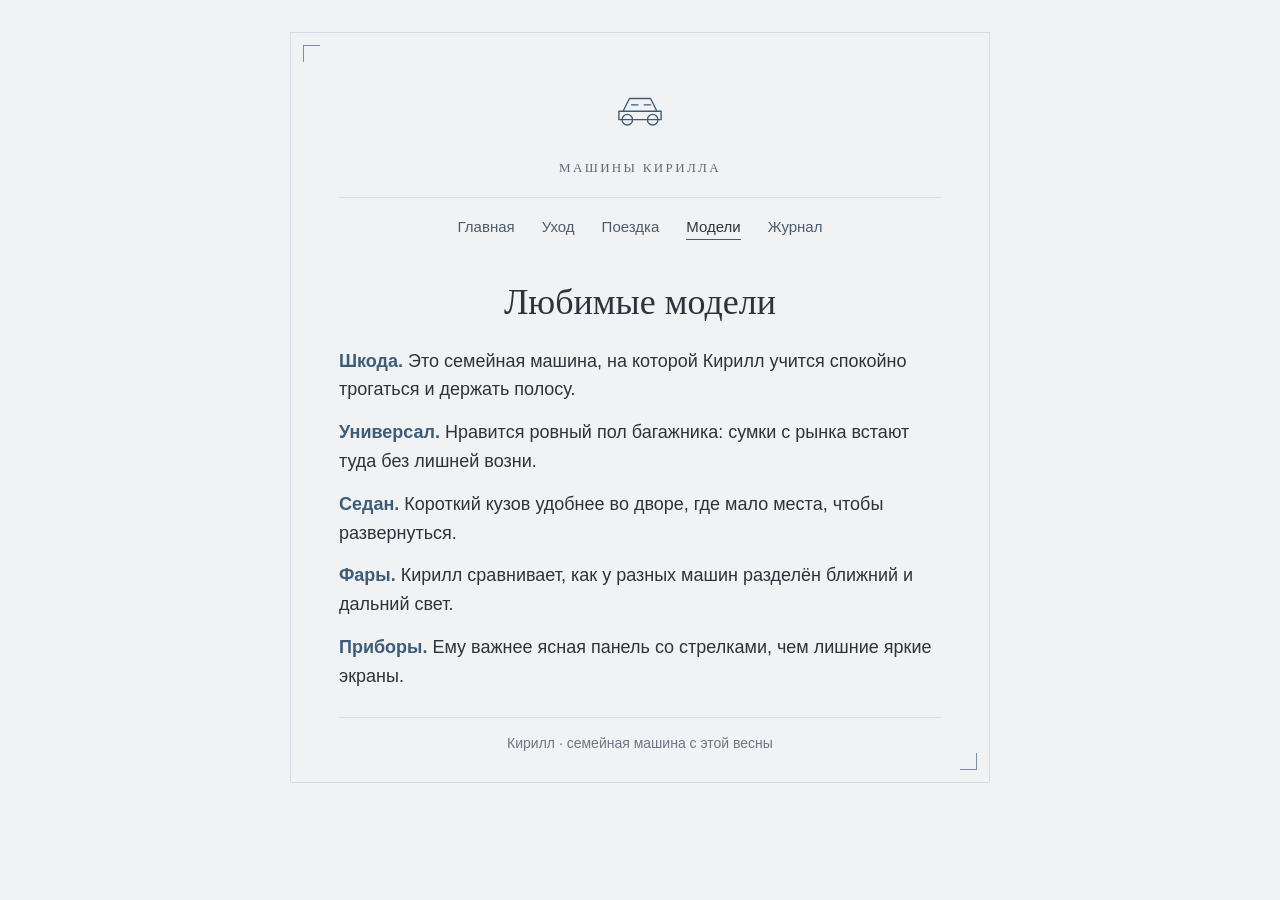
==== modeli.html @ 07b48c35 "Сайт о машинах Кирилла" ====
<!DOCTYPE html>
<html lang="ru">
<head>
  <meta charset="utf-8">
  <meta name="viewport" content="width=device-width, initial-scale=1">
  <title>Машины Кирилла — Модели</title>
  <link rel="stylesheet" href="style.css">
</head>
<body>
  <div class="sheet">
    <header>
      <svg class="mark" viewBox="0 0 72 72" aria-hidden="true">
        <g fill="none" stroke="currentColor" stroke-width="1.3" stroke-linecap="round" stroke-linejoin="round">
          <path d="M16 40h40v8H16z"/>
          <path d="M20 40l6-12h20l6 12"/>
          <circle cx="24" cy="48" r="5"/>
          <circle cx="48" cy="48" r="5"/>
          <path d="M28 34h6M40 34h6"/>
        </g>
      </svg>
      <div class="site-name">Машины Кирилла</div>
      <nav>
        <a href="index.html">Главная</a>
        <a href="uhod.html">Уход</a>
        <a href="poezdka.html">Поездка</a>
        <a href="modeli.html" aria-current="page">Модели</a>
        <a href="zhurnal.html">Журнал</a>
      </nav>
    </header>
    <main>
      <h1>Любимые модели</h1>
      <p><strong>Шкода.</strong> Это семейная машина, на которой Кирилл учится спокойно трогаться и держать полосу.</p>
      <p><strong>Универсал.</strong> Нравится ровный пол багажника: сумки с рынка встают туда без лишней возни.</p>
      <p><strong>Седан.</strong> Короткий кузов удобнее во дворе, где мало места, чтобы развернуться.</p>
      <p><strong>Фары.</strong> Кирилл сравнивает, как у разных машин разделён ближний и дальний свет.</p>
      <p><strong>Приборы.</strong> Ему важнее ясная панель со стрелками, чем лишние яркие экраны.</p>
    </main>
    <footer>Кирилл · семейная машина с этой весны</footer>
  </div>
</body>
</html>
---- style.css ----
* {
  box-sizing: border-box;
}

body {
  margin: 0;
  background: #f1f2f4;
  color: #2c333a;
  font-family: "Segoe UI", sans-serif;
  font-size: 18px;
  line-height: 1.6;
}

.sheet {
  max-width: 700px;
  margin: 32px auto;
  padding: 36px 48px 28px;
  border: 1px solid #d5dbe3;
  position: relative;
}

.sheet::before,
.sheet::after {
  content: "";
  position: absolute;
  width: 16px;
  height: 16px;
  border-color: #7d8fa3;
  border-style: solid;
}

.sheet::before {
  top: 12px;
  left: 12px;
  border-width: 1px 0 0 1px;
}

.sheet::after {
  right: 12px;
  bottom: 12px;
  border-width: 0 1px 1px 0;
}

header {
  text-align: center;
}

.mark {
  width: 76px;
  height: 76px;
  color: #3d5c78;
}

.site-name {
  margin-top: 4px;
  font-family: Georgia, "Times New Roman", serif;
  font-size: 13px;
  letter-spacing: 0.18em;
  text-transform: uppercase;
  color: #5c6b7a;
}

nav {
  margin-top: 18px;
  padding-top: 14px;
  border-top: 1px solid #d8dee6;
}

nav a {
  display: inline-block;
  margin: 0 11px 8px;
  color: #4d5c6b;
  font-size: 15px;
  text-decoration: none;
}

nav a:hover {
  color: #3d5c78;
}

nav a[aria-current="page"] {
  color: #2c333a;
  border-bottom: 1px solid #3d5c78;
}

h1 {
  margin: 32px 0 22px;
  font-family: Georgia, "Times New Roman", serif;
  font-size: 36px;
  font-weight: normal;
  line-height: 1.25;
  text-align: center;
}

p {
  margin: 0 0 14px;
}

p strong {
  color: #3d5c78;
  font-weight: 600;
}

footer {
  margin-top: 26px;
  padding-top: 14px;
  border-top: 1px solid #d8dee6;
  color: #6b7784;
  font-size: 14px;
  text-align: center;
}

@media (max-width: 640px) {
  .sheet {
    margin: 0;
    padding: 28px 20px 32px;
    border: none;
  }

  h1 {
    font-size: 30px;
  }

  nav a {
    margin: 0 8px 8px;
  }
}
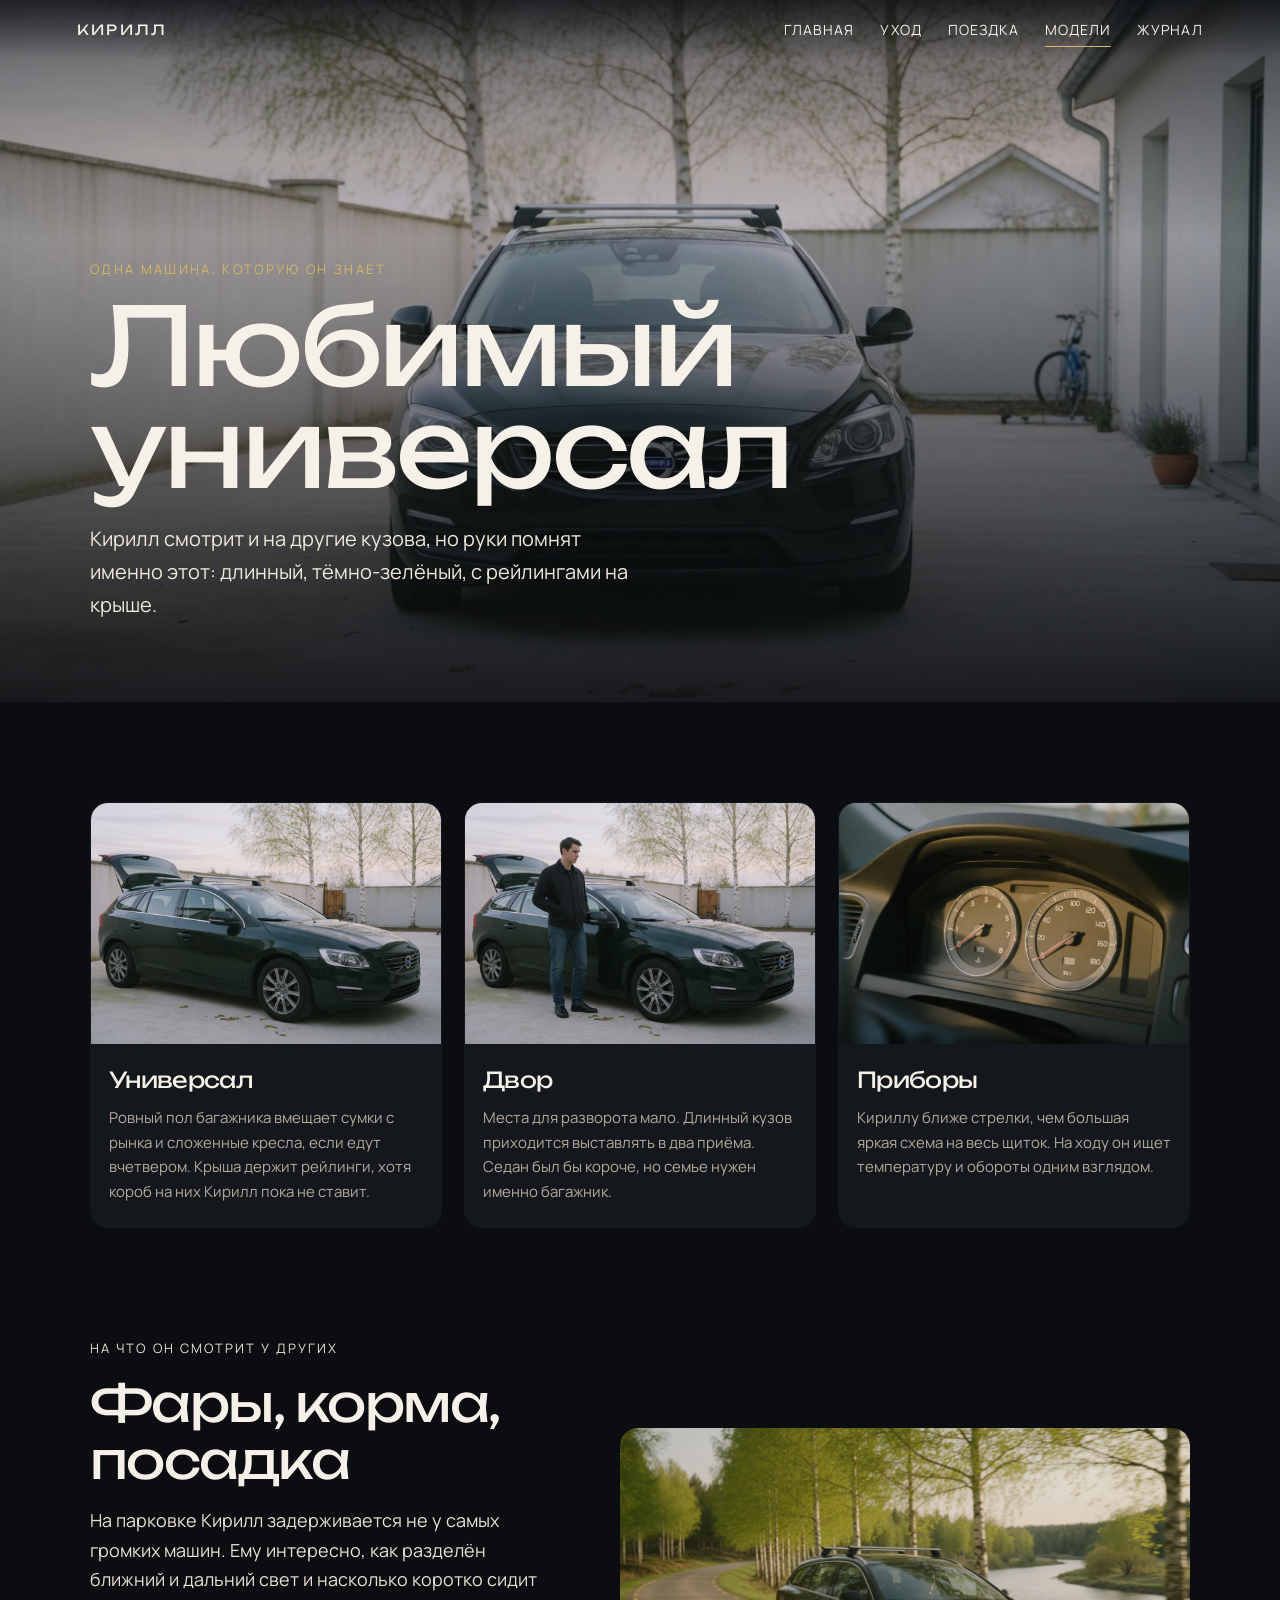
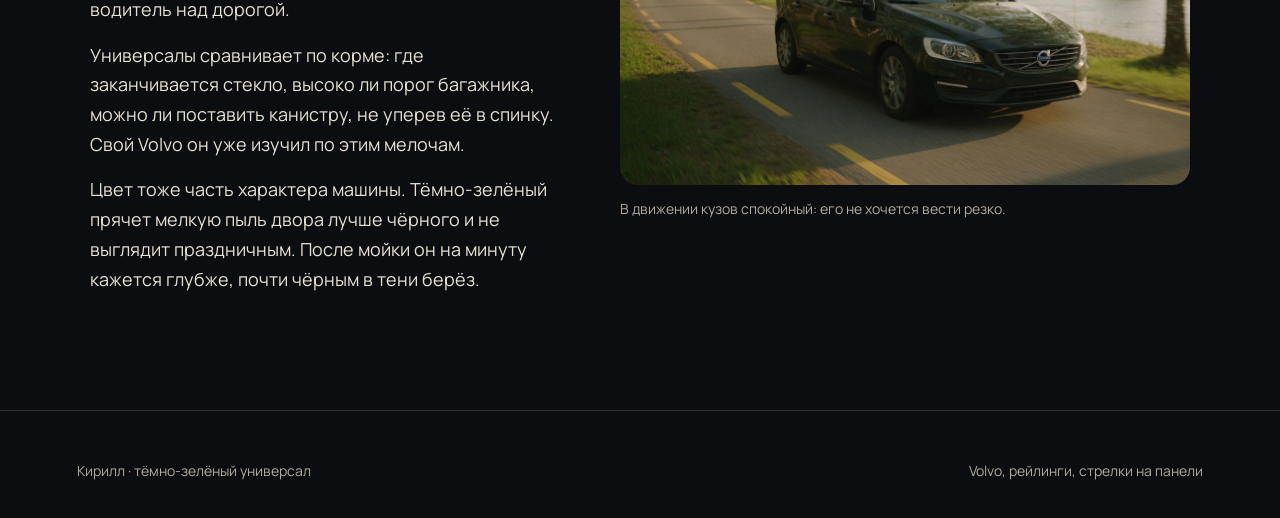
==== commit 8c86ecba: "Новый сайт с фото и анимацией" ====
--- a/modeli.html
+++ b/modeli.html
@@ -4,38 +4,87 @@
   <meta charset="utf-8">
   <meta name="viewport" content="width=device-width, initial-scale=1">
   <title>Машины Кирилла — Модели</title>
+  <meta name="description" content="Почему Кириллу нравится семейный универсал Volvo.">
+  <link rel="preconnect" href="https://fonts.googleapis.com">
+  <link rel="preconnect" href="https://fonts.gstatic.com" crossorigin>
+  <link href="https://fonts.googleapis.com/css2?family=Manrope:wght@400;500;600;700&family=Unbounded:wght@400;500&display=swap" rel="stylesheet">
   <link rel="stylesheet" href="style.css">
 </head>
 <body>
-  <div class="sheet">
-    <header>
-      <svg class="mark" viewBox="0 0 72 72" aria-hidden="true">
-        <g fill="none" stroke="currentColor" stroke-width="1.3" stroke-linecap="round" stroke-linejoin="round">
-          <path d="M16 40h40v8H16z"/>
-          <path d="M20 40l6-12h20l6 12"/>
-          <circle cx="24" cy="48" r="5"/>
-          <circle cx="48" cy="48" r="5"/>
-          <path d="M28 34h6M40 34h6"/>
-        </g>
-      </svg>
-      <div class="site-name">Машины Кирилла</div>
-      <nav>
-        <a href="index.html">Главная</a>
-        <a href="uhod.html">Уход</a>
-        <a href="poezdka.html">Поездка</a>
-        <a href="modeli.html" aria-current="page">Модели</a>
-        <a href="zhurnal.html">Журнал</a>
-      </nav>
-    </header>
-    <main>
-      <h1>Любимые модели</h1>
-      <p><strong>Шкода.</strong> Это семейная машина, на которой Кирилл учится спокойно трогаться и держать полосу.</p>
-      <p><strong>Универсал.</strong> Нравится ровный пол багажника: сумки с рынка встают туда без лишней возни.</p>
-      <p><strong>Седан.</strong> Короткий кузов удобнее во дворе, где мало места, чтобы развернуться.</p>
-      <p><strong>Фары.</strong> Кирилл сравнивает, как у разных машин разделён ближний и дальний свет.</p>
-      <p><strong>Приборы.</strong> Ему важнее ясная панель со стрелками, чем лишние яркие экраны.</p>
-    </main>
-    <footer>Кирилл · семейная машина с этой весны</footer>
-  </div>
+  <div class="progress"></div>
+  <header class="top">
+    <a class="logo" href="index.html">Кирилл</a>
+    <button class="nav-toggle" type="button" aria-expanded="false" aria-label="Меню"><span></span></button>
+    <nav class="nav-links">
+      <a href="index.html">Главная</a>
+      <a href="uhod.html">Уход</a>
+      <a href="poezdka.html">Поездка</a>
+      <a href="modeli.html" aria-current="page">Модели</a>
+      <a href="zhurnal.html">Журнал</a>
+    </nav>
+  </header>
+
+  <section class="hero short">
+    <div class="hero-media">
+      <img src="photos/front.jpg" alt="Тёмно-зелёный Volvo анфас между стеной двора и домом">
+    </div>
+    <div class="hero-copy">
+      <p class="eyebrow">Одна машина, которую он знает</p>
+      <h1>Любимый<br>универсал</h1>
+      <p class="lede">Кирилл смотрит и на другие кузова, но руки помнят именно этот: длинный, тёмно-зелёный, с рейлингами на крыше.</p>
+    </div>
+  </section>
+
+  <main>
+    <section class="section">
+      <div class="wrap cards">
+        <article class="card reveal">
+          <img src="photos/hero.jpg" alt="Бок универсала: длинный кузов и рейлинги">
+          <div>
+            <h3>Универсал</h3>
+            <p>Ровный пол багажника вмещает сумки с рынка и сложенные кресла, если едут вчетвером. Крыша держит рейлинги, хотя короб на них Кирилл пока не ставит.</p>
+          </div>
+        </article>
+        <article class="card reveal">
+          <img src="photos/kirill.jpg" alt="Кирилл рядом с машиной, виден масштаб кузова во дворе">
+          <div>
+            <h3>Двор</h3>
+            <p>Места для разворота мало. Длинный кузов приходится выставлять в два приёма. Седан был бы короче, но семье нужен именно багажник.</p>
+          </div>
+        </article>
+        <article class="card reveal">
+          <img src="photos/dials.jpg" class="dials" alt="Аналоговые стрелки на тёмной панели">
+          <div>
+            <h3>Приборы</h3>
+            <p>Кириллу ближе стрелки, чем большая яркая схема на весь щиток. На ходу он ищет температуру и обороты одним взглядом.</p>
+          </div>
+        </article>
+      </div>
+    </section>
+
+    <section class="section" style="padding-top: 10px">
+      <div class="wrap split">
+        <div class="prose reveal">
+          <p class="kicker">На что он смотрит у других</p>
+          <h2>Фары, корма, посадка</h2>
+          <p>На парковке Кирилл задерживается не у самых громких машин. Ему интересно, как разделён ближний и дальний свет и насколько коротко сидит водитель над дорогой.</p>
+          <p>Универсалы сравнивает по корме: где заканчивается стекло, высоко ли порог багажника, можно ли поставить канистру, не уперев её в спинку. Свой Volvo он уже изучил по этим мелочам.</p>
+          <p>Цвет тоже часть характера машины. Тёмно-зелёный прячет мелкую пыль двора лучше чёрного и не выглядит праздничным. После мойки он на минуту кажется глубже, почти чёрным в тени берёз.</p>
+        </div>
+        <figure class="reveal">
+          <div class="frame">
+            <img src="photos/road.jpg" alt="Универсал в движении на загородной дороге">
+          </div>
+          <figcaption>В движении кузов спокойный: его не хочется вести резко.</figcaption>
+        </figure>
+      </div>
+    </section>
+  </main>
+
+  <footer class="foot">
+    <p>Кирилл · тёмно-зелёный универсал</p>
+    <p>Volvo, рейлинги, стрелки на панели</p>
+  </footer>
+  <script src="site.js"></script>
 </body>
 </html>
--- a/style.css
+++ b/style.css
@@ -1,127 +1,535 @@
-* {
-  box-sizing: border-box;
-}
+:root {
+  --bg: #0b0d10;
+  --paper: #14181d;
+  --ink: #f6f1e8;
+  --muted: #b3aa9e;
+  --line: rgba(246, 241, 232, 0.16);
+  --gold: #d7b56a;
+  --shadow: 0 30px 80px rgba(0, 0, 0, 0.35);
+  --nav: 76px;
+}
+
+* { box-sizing: border-box; }
+
+html { scroll-behavior: smooth; }
 
 body {
   margin: 0;
-  background: #f1f2f4;
-  color: #2c333a;
-  font-family: "Segoe UI", sans-serif;
+  background: var(--bg);
+  color: var(--ink);
+  font-family: Manrope, "Segoe UI", sans-serif;
   font-size: 18px;
-  line-height: 1.6;
-}
-
-.sheet {
-  max-width: 700px;
-  margin: 32px auto;
-  padding: 36px 48px 28px;
-  border: 1px solid #d5dbe3;
+  line-height: 1.65;
+}
+
+img { max-width: 100%; display: block; }
+
+a { color: inherit; }
+
+button, a { -webkit-tap-highlight-color: transparent; }
+
+.progress {
+  position: fixed;
+  top: 0;
+  left: 0;
+  right: 0;
+  height: 2px;
+  background: var(--gold);
+  transform: scaleX(0);
+  transform-origin: 0 50%;
+  z-index: 40;
+}
+
+.top {
+  position: fixed;
+  top: 0;
+  left: 0;
+  right: 0;
+  z-index: 30;
+  display: flex;
+  align-items: center;
+  justify-content: space-between;
+  padding: 18px 6vw;
+  background: linear-gradient(180deg, rgba(11, 13, 16, 0.72), rgba(11, 13, 16, 0));
+  transition: background 0.35s ease, backdrop-filter 0.35s ease;
+}
+
+.top.scrolled {
+  background: rgba(11, 13, 16, 0.84);
+  backdrop-filter: blur(16px);
+}
+
+.logo {
+  font-family: Unbounded, Manrope, sans-serif;
+  font-size: 14px;
+  letter-spacing: 0.16em;
+  text-transform: uppercase;
+  text-decoration: none;
+  view-transition-name: logo;
+}
+
+.nav-links {
+  display: flex;
+  gap: 26px;
+}
+
+.nav-links a {
   position: relative;
-}
-
-.sheet::before,
-.sheet::after {
+  color: var(--ink);
+  font-size: 14px;
+  letter-spacing: 0.08em;
+  text-transform: uppercase;
+  text-decoration: none;
+}
+
+.nav-links a::after {
   content: "";
   position: absolute;
+  left: 0;
+  bottom: -6px;
+  width: 100%;
+  height: 1px;
+  background: var(--gold);
+  transform: scaleX(0);
+  transform-origin: left;
+  transition: transform 0.35s cubic-bezier(0.16, 1, 0.3, 1);
+}
+
+.nav-links a:hover::after,
+.nav-links a[aria-current="page"]::after {
+  transform: scaleX(1);
+}
+
+.nav-toggle {
+  display: none;
+  width: 46px;
+  height: 46px;
+  border: 1px solid rgba(246, 241, 232, 0.35);
+  border-radius: 50%;
+  background: rgba(11, 13, 16, 0.55);
+  color: var(--ink);
+  cursor: pointer;
+}
+
+.nav-toggle span,
+.nav-toggle span::before,
+.nav-toggle span::after {
+  display: block;
   width: 16px;
-  height: 16px;
-  border-color: #7d8fa3;
-  border-style: solid;
-}
-
-.sheet::before {
-  top: 12px;
-  left: 12px;
-  border-width: 1px 0 0 1px;
-}
-
-.sheet::after {
-  right: 12px;
-  bottom: 12px;
-  border-width: 0 1px 1px 0;
-}
-
-header {
-  text-align: center;
-}
-
-.mark {
-  width: 76px;
-  height: 76px;
-  color: #3d5c78;
-}
-
-.site-name {
-  margin-top: 4px;
-  font-family: Georgia, "Times New Roman", serif;
+  height: 1px;
+  margin: 0 auto;
+  background: var(--ink);
+  position: relative;
+  transition: 0.3s ease;
+}
+
+.nav-toggle span::before,
+.nav-toggle span::after {
+  content: "";
+  position: absolute;
+  left: 0;
+}
+
+.nav-toggle span::before { top: -6px; }
+.nav-toggle span::after { top: 6px; }
+
+body.nav-open .nav-toggle span { background: transparent; }
+body.nav-open .nav-toggle span::before { top: 0; transform: rotate(45deg); }
+body.nav-open .nav-toggle span::after { top: 0; transform: rotate(-45deg); }
+
+.hero {
+  position: relative;
+  min-height: 100svh;
+  display: grid;
+  grid-template-columns: minmax(0, 1fr);
+  align-items: end;
+  overflow: hidden;
+}
+
+.hero.short { min-height: 78svh; }
+
+.hero-media {
+  position: absolute;
+  inset: 0;
+  view-transition-name: hero;
+}
+
+.hero-media img {
+  width: 100%;
+  height: 100%;
+  object-fit: cover;
+  transform: scale(1.08);
+  animation: drift 22s ease-in-out infinite alternate;
+}
+
+.hero::after {
+  content: "";
+  position: absolute;
+  inset: 0;
+  background:
+    linear-gradient(180deg, rgba(11, 13, 16, 0.62) 0%, rgba(11, 13, 16, 0.08) 34%, rgba(11, 13, 16, 0.9) 100%);
+}
+
+.hero-copy {
+  position: relative;
+  z-index: 1;
+  width: min(1100px, calc(100% - 48px));
+  min-width: 0;
+  margin: 0 auto;
+  padding: 0 0 9vh;
+}
+
+.eyebrow {
+  margin: 0 0 14px;
+  color: var(--gold);
   font-size: 13px;
   letter-spacing: 0.18em;
   text-transform: uppercase;
-  color: #5c6b7a;
-}
-
-nav {
-  margin-top: 18px;
-  padding-top: 14px;
-  border-top: 1px solid #d8dee6;
-}
-
-nav a {
-  display: inline-block;
-  margin: 0 11px 8px;
-  color: #4d5c6b;
-  font-size: 15px;
+}
+
+h1, h2, h3 {
+  font-family: Unbounded, Manrope, sans-serif;
+  font-weight: 400;
+  letter-spacing: -0.03em;
+}
+
+h1 {
+  margin: 0;
+  max-width: 100%;
+  font-size: clamp(40px, 11vw, 108px);
+  line-height: 0.95;
+  overflow-wrap: break-word;
+}
+
+.lede {
+  max-width: min(560px, 100%);
+  margin: 22px 0 0;
+  color: #efe8dc;
+  font-size: 20px;
+}
+
+.scroll-hint {
+  position: absolute;
+  z-index: 1;
+  right: 6vw;
+  bottom: 9vh;
+  color: var(--ink);
+  font-size: 13px;
+  letter-spacing: 0.16em;
+  text-transform: uppercase;
   text-decoration: none;
 }
 
-nav a:hover {
-  color: #3d5c78;
-}
-
-nav a[aria-current="page"] {
-  color: #2c333a;
-  border-bottom: 1px solid #3d5c78;
-}
-
-h1 {
-  margin: 32px 0 22px;
-  font-family: Georgia, "Times New Roman", serif;
-  font-size: 36px;
-  font-weight: normal;
+.scroll-hint::after {
+  content: "";
+  display: block;
+  width: 1px;
+  height: 48px;
+  margin: 12px auto 0;
+  background: var(--gold);
+  animation: pulse 1.8s ease-in-out infinite;
+}
+
+.wrap {
+  width: min(1100px, calc(100% - 12vw));
+  margin: 0 auto;
+}
+
+.section { padding: 100px 0; }
+
+.split {
+  display: grid;
+  grid-template-columns: 0.9fr 1.1fr;
+  gap: 64px;
+  align-items: center;
+}
+
+.split.reverse { grid-template-columns: 1.1fr 0.9fr; }
+.split.reverse figure { order: -1; }
+
+.kicker {
+  margin: 0 0 10px;
+  color: var(--gold);
+  font-size: 13px;
+  letter-spacing: 0.16em;
+  text-transform: uppercase;
+}
+
+h2 {
+  margin: 0 0 18px;
+  font-size: clamp(32px, 4vw, 52px);
+  line-height: 1.1;
+}
+
+.prose p { margin: 0 0 16px; color: #e7e0d4; }
+
+figure { margin: 0; }
+
+figure img {
+  width: 100%;
+  aspect-ratio: 16 / 10;
+  object-fit: cover;
+  border-radius: 18px;
+  box-shadow: var(--shadow);
+}
+
+figcaption {
+  margin-top: 12px;
+  color: var(--muted);
+  font-size: 14px;
+}
+
+.frame {
+  overflow: hidden;
+  border-radius: 18px;
+}
+
+.frame img {
+  border-radius: 0;
+  transition: transform 0.9s cubic-bezier(0.16, 1, 0.3, 1);
+}
+
+.frame:hover img { transform: scale(1.05); }
+
+.cards {
+  display: grid;
+  grid-template-columns: repeat(3, 1fr);
+  gap: 22px;
+}
+
+.card {
+  display: block;
+  text-decoration: none;
+  background: var(--paper);
+  border-radius: 18px;
+  overflow: hidden;
+  border: 1px solid transparent;
+  transition: transform 0.45s cubic-bezier(0.16, 1, 0.3, 1), border-color 0.45s ease;
+}
+
+.card:hover {
+  transform: translateY(-8px);
+  border-color: rgba(215, 181, 106, 0.45);
+}
+
+.card img {
+  aspect-ratio: 16 / 11;
+  object-fit: cover;
+  transition: transform 0.8s cubic-bezier(0.16, 1, 0.3, 1);
+}
+
+.card:hover img { transform: scale(1.06); }
+
+.card div { padding: 18px 18px 22px; }
+
+.card h3 { margin: 0 0 8px; font-size: 22px; }
+
+.card p { margin: 0; color: var(--muted); font-size: 15px; }
+
+.band {
+  position: relative;
+  min-height: 68vh;
+  display: grid;
+  align-items: end;
+  overflow: hidden;
+  margin: 20px 0 10px;
+}
+
+.band img {
+  position: absolute;
+  inset: 0;
+  width: 100%;
+  height: 100%;
+  object-fit: cover;
+}
+
+.band::after {
+  content: "";
+  position: absolute;
+  inset: 0;
+  background: linear-gradient(180deg, rgba(11, 13, 16, 0.05), rgba(11, 13, 16, 0.78));
+}
+
+.band .wrap { position: relative; z-index: 1; padding-bottom: 48px; }
+
+.quote {
+  margin: 0;
+  max-width: 760px;
+  font-family: Unbounded, Manrope, sans-serif;
+  font-size: clamp(28px, 4vw, 46px);
   line-height: 1.25;
-  text-align: center;
-}
-
-p {
-  margin: 0 0 14px;
-}
-
-p strong {
-  color: #3d5c78;
-  font-weight: 600;
-}
-
-footer {
-  margin-top: 26px;
-  padding-top: 14px;
-  border-top: 1px solid #d8dee6;
-  color: #6b7784;
+  letter-spacing: -0.03em;
+}
+
+.steps {
+  list-style: none;
+  margin: 10px 0 0;
+  padding: 0;
+  border-left: 1px solid var(--line);
+}
+
+.steps li {
+  position: relative;
+  padding: 0 0 36px 32px;
+}
+
+.steps li::before {
+  content: "";
+  position: absolute;
+  left: -5px;
+  top: 8px;
+  width: 9px;
+  height: 9px;
+  border-radius: 50%;
+  background: var(--gold);
+}
+
+.steps span {
+  color: var(--gold);
+  font-size: 13px;
+  letter-spacing: 0.14em;
+}
+
+.steps h3 { margin: 4px 0 8px; font-size: 28px; }
+
+.steps p { margin: 0; max-width: 640px; color: #e7e0d4; }
+
+.entry {
+  display: grid;
+  grid-template-columns: 1.15fr 0.85fr;
+  gap: 56px;
+  align-items: center;
+  padding: 36px 0;
+}
+
+.entry:nth-child(even) figure { order: 2; }
+
+.when {
+  margin: 0 0 8px;
+  color: var(--gold);
+  letter-spacing: 0.16em;
+  text-transform: uppercase;
+  font-size: 13px;
+}
+
+.note {
+  padding: 28px;
+  background: var(--paper);
+  border-radius: 18px;
+  border: 1px solid var(--line);
+}
+
+.grid-2 {
+  display: grid;
+  grid-template-columns: 1fr 1fr;
+  gap: 22px;
+}
+
+.dials img,
+img.dials { object-position: center 22%; }
+
+.foot {
+  padding: 48px 6vw 36px;
+  border-top: 1px solid var(--line);
+  display: flex;
+  justify-content: space-between;
+  gap: 20px;
+  color: var(--muted);
   font-size: 14px;
-  text-align: center;
-}
-
-@media (max-width: 640px) {
-  .sheet {
-    margin: 0;
-    padding: 28px 20px 32px;
-    border: none;
+}
+
+.foot p { margin: 0; }
+
+.js .reveal {
+  opacity: 0;
+  transform: translateY(28px);
+}
+
+.js .reveal.in {
+  opacity: 1;
+  transform: none;
+  transition: opacity 0.8s ease, transform 0.8s cubic-bezier(0.16, 1, 0.3, 1);
+  transition-delay: var(--d, 0s);
+}
+
+@view-transition { navigation: auto; }
+
+::view-transition-old(root),
+::view-transition-new(root) {
+  animation-duration: 0.45s;
+  animation-timing-function: ease;
+}
+
+::view-transition-group(hero),
+::view-transition-group(logo) {
+  animation-duration: 0.7s;
+}
+
+@keyframes drift {
+  from { transform: scale(1.08) translate3d(0, 0, 0); }
+  to { transform: scale(1.16) translate3d(-2%, -1.2%, 0); }
+}
+
+@keyframes pulse {
+  0%, 100% { transform: scaleY(0.55); opacity: 0.4; }
+  50% { transform: scaleY(1); opacity: 1; }
+}
+
+@media (max-width: 860px) {
+  .nav-toggle { display: grid; place-items: center; }
+
+  .nav-links {
+    position: fixed;
+    inset: 0;
+    flex-direction: column;
+    justify-content: center;
+    align-items: center;
+    gap: 22px;
+    background: rgba(11, 13, 16, 0.96);
+    opacity: 0;
+    pointer-events: none;
+    transform: translateY(-12px);
+    transition: 0.35s ease;
   }
 
-  h1 {
-    font-size: 30px;
+  body.nav-open .nav-links {
+    opacity: 1;
+    pointer-events: auto;
+    transform: none;
   }
 
-  nav a {
-    margin: 0 8px 8px;
+  .nav-links a { font-size: 22px; }
+
+  .split,
+  .split.reverse,
+  .cards,
+  .entry,
+  .grid-2,
+  .foot {
+    grid-template-columns: 1fr;
+    display: grid;
   }
-}
+
+  .split.reverse figure,
+  .entry:nth-child(even) figure { order: 0; }
+
+  .scroll-hint { display: none; }
+
+  .section { padding: 72px 0; }
+
+  .hero-copy { width: calc(100% - 32px); }
+
+  .lede { font-size: 17px; }
+
+  .split > *,
+  .entry > *,
+  .cards > * { min-width: 0; }
+}
+
+@media (prefers-reduced-motion: reduce) {
+  html { scroll-behavior: auto; }
+  .hero-media img,
+  .scroll-hint::after { animation: none; }
+  .js .reveal { opacity: 1; transform: none; }
+  .card, .frame img, .nav-links a::after { transition: none; }
+}
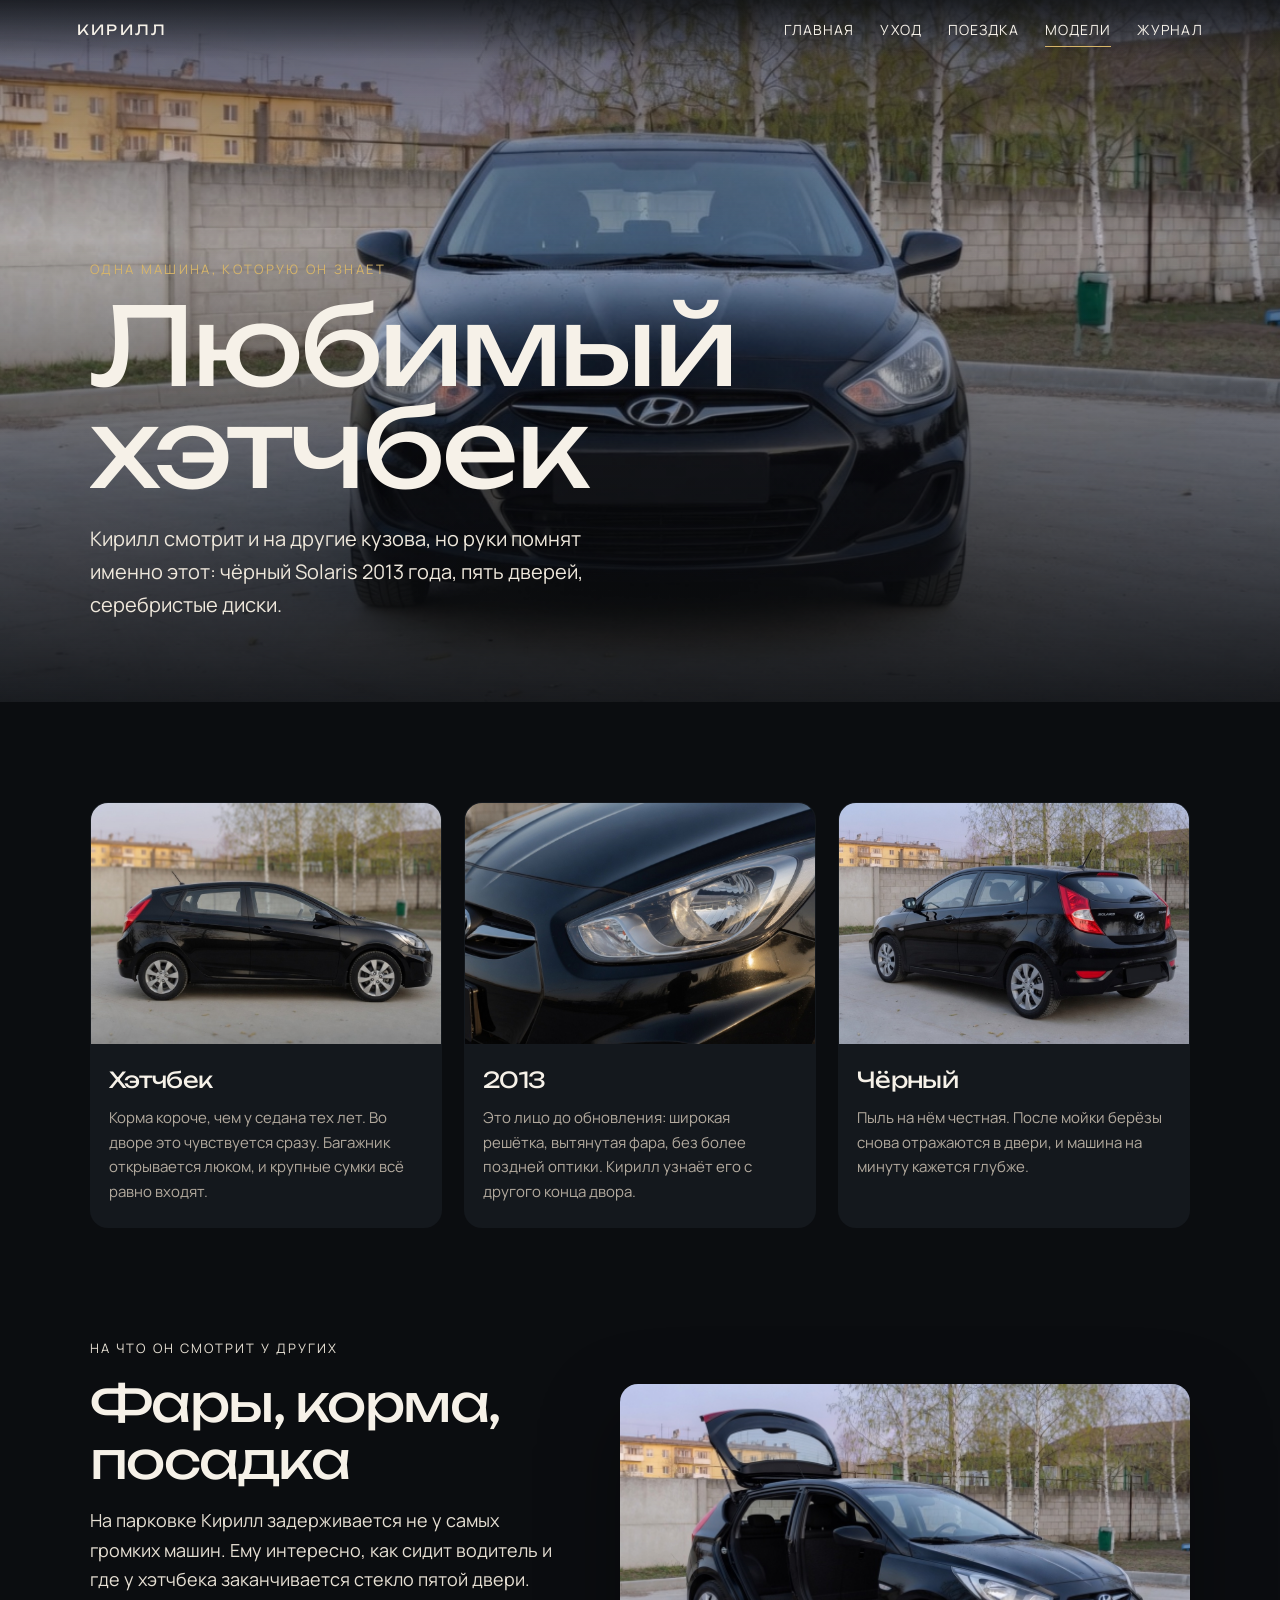
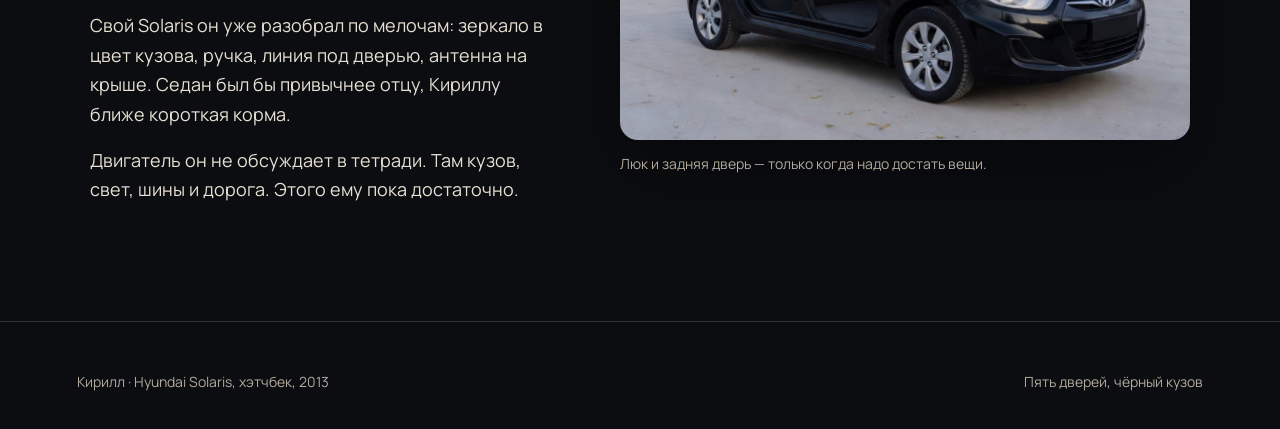
==== commit 19792b7b: "Чёрный Solaris 2013 и новые кадры" ====
--- a/modeli.html
+++ b/modeli.html
@@ -4,13 +4,14 @@
   <meta charset="utf-8">
   <meta name="viewport" content="width=device-width, initial-scale=1">
   <title>Машины Кирилла — Модели</title>
-  <meta name="description" content="Почему Кириллу нравится семейный универсал Volvo.">
+  <meta name="description" content="Почему Кириллу нравится чёрный хэтчбек Hyundai Solaris 2013 года.">
   <link rel="preconnect" href="https://fonts.googleapis.com">
   <link rel="preconnect" href="https://fonts.gstatic.com" crossorigin>
   <link href="https://fonts.googleapis.com/css2?family=Manrope:wght@400;500;600;700&family=Unbounded:wght@400;500&display=swap" rel="stylesheet">
   <link rel="stylesheet" href="style.css">
 </head>
 <body>
+  <div class="glow"></div>
   <div class="progress"></div>
   <header class="top">
     <a class="logo" href="index.html">Кирилл</a>
@@ -26,12 +27,12 @@
 
   <section class="hero short">
     <div class="hero-media">
-      <img src="photos/front.jpg" alt="Тёмно-зелёный Volvo анфас между стеной двора и домом">
+      <img src="photos/front.jpg" alt="Чёрный Hyundai Solaris 2013 года анфас во дворе">
     </div>
     <div class="hero-copy">
       <p class="eyebrow">Одна машина, которую он знает</p>
-      <h1>Любимый<br>универсал</h1>
-      <p class="lede">Кирилл смотрит и на другие кузова, но руки помнят именно этот: длинный, тёмно-зелёный, с рейлингами на крыше.</p>
+      <h1><span><i>Любимый</i></span><span><i>хэтчбек</i></span></h1>
+      <p class="lede">Кирилл смотрит и на другие кузова, но руки помнят именно этот: чёрный Solaris 2013 года, пять дверей, серебристые диски.</p>
     </div>
   </section>
 
@@ -39,24 +40,24 @@
     <section class="section">
       <div class="wrap cards">
         <article class="card reveal">
-          <img src="photos/hero.jpg" alt="Бок универсала: длинный кузов и рейлинги">
+          <img data-zoom src="photos/side.jpg" alt="Бок хэтчбека: короткая корма и две двери">
           <div>
-            <h3>Универсал</h3>
-            <p>Ровный пол багажника вмещает сумки с рынка и сложенные кресла, если едут вчетвером. Крыша держит рейлинги, хотя короб на них Кирилл пока не ставит.</p>
+            <h3>Хэтчбек</h3>
+            <p>Корма короче, чем у седана тех лет. Во дворе это чувствуется сразу. Багажник открывается люком, и крупные сумки всё равно входят.</p>
           </div>
         </article>
         <article class="card reveal">
-          <img src="photos/kirill.jpg" alt="Кирилл рядом с машиной, виден масштаб кузова во дворе">
+          <img data-zoom src="photos/lamp.jpg" alt="Фара и хромированная решётка Соляриса">
           <div>
-            <h3>Двор</h3>
-            <p>Места для разворота мало. Длинный кузов приходится выставлять в два приёма. Седан был бы короче, но семье нужен именно багажник.</p>
+            <h3>2013</h3>
+            <p>Это лицо до обновления: широкая решётка, вытянутая фара, без более поздней оптики. Кирилл узнаёт его с другого конца двора.</p>
           </div>
         </article>
         <article class="card reveal">
-          <img src="photos/dials.jpg" class="dials" alt="Аналоговые стрелки на тёмной панели">
+          <img data-zoom src="photos/rear.jpg" alt="Задняя часть чёрного хэтчбека с надписью Solaris">
           <div>
-            <h3>Приборы</h3>
-            <p>Кириллу ближе стрелки, чем большая яркая схема на весь щиток. На ходу он ищет температуру и обороты одним взглядом.</p>
+            <h3>Чёрный</h3>
+            <p>Пыль на нём честная. После мойки берёзы снова отражаются в двери, и машина на минуту кажется глубже.</p>
           </div>
         </article>
       </div>
@@ -67,24 +68,23 @@
         <div class="prose reveal">
           <p class="kicker">На что он смотрит у других</p>
           <h2>Фары, корма, посадка</h2>
-          <p>На парковке Кирилл задерживается не у самых громких машин. Ему интересно, как разделён ближний и дальний свет и насколько коротко сидит водитель над дорогой.</p>
-          <p>Универсалы сравнивает по корме: где заканчивается стекло, высоко ли порог багажника, можно ли поставить канистру, не уперев её в спинку. Свой Volvo он уже изучил по этим мелочам.</p>
-          <p>Цвет тоже часть характера машины. Тёмно-зелёный прячет мелкую пыль двора лучше чёрного и не выглядит праздничным. После мойки он на минуту кажется глубже, почти чёрным в тени берёз.</p>
+          <p>На парковке Кирилл задерживается не у самых громких машин. Ему интересно, как сидит водитель и где у хэтчбека заканчивается стекло пятой двери.</p>
+          <p>Свой Solaris он уже разобрал по мелочам: зеркало в цвет кузова, ручка, линия под дверью, антенна на крыше. Седан был бы привычнее отцу, Кириллу ближе короткая корма.</p>
+          <p>Двигатель он не обсуждает в тетради. Там кузов, свет, шины и дорога. Этого ему пока достаточно.</p>
         </div>
         <figure class="reveal">
-          <div class="frame">
-            <img src="photos/road.jpg" alt="Универсал в движении на загородной дороге">
-          </div>
-          <figcaption>В движении кузов спокойный: его не хочется вести резко.</figcaption>
+          <div class="frame"><img data-zoom src="photos/cargo.jpg" alt="Открытый люк и задняя дверь чёрного Соляриса"></div>
+          <figcaption>Люк и задняя дверь — только когда надо достать вещи.</figcaption>
         </figure>
       </div>
     </section>
   </main>
 
   <footer class="foot">
-    <p>Кирилл · тёмно-зелёный универсал</p>
-    <p>Volvo, рейлинги, стрелки на панели</p>
+    <p>Кирилл · Hyundai Solaris, хэтчбек, 2013</p>
+    <p>Пять дверей, чёрный кузов</p>
   </footer>
+  <div class="lightbox"><button type="button">Закрыть</button><img alt=""></div>
   <script src="site.js"></script>
 </body>
 </html>
--- a/style.css
+++ b/style.css
@@ -6,7 +6,6 @@
   --line: rgba(246, 241, 232, 0.16);
   --gold: #d7b56a;
   --shadow: 0 30px 80px rgba(0, 0, 0, 0.35);
-  --nav: 76px;
 }
 
 * { box-sizing: border-box; }
@@ -38,6 +37,43 @@
   transform: scaleX(0);
   transform-origin: 0 50%;
   z-index: 40;
+}
+
+.glow {
+  position: fixed;
+  width: 340px;
+  height: 340px;
+  margin: -170px 0 0 -170px;
+  border-radius: 50%;
+  pointer-events: none;
+  z-index: 4;
+  background: radial-gradient(circle, rgba(215, 181, 106, 0.16), transparent 68%);
+  mix-blend-mode: screen;
+  opacity: 0;
+  transition: opacity 0.4s ease;
+}
+
+.intro {
+  position: fixed;
+  inset: 0;
+  z-index: 80;
+  display: grid;
+  place-items: center;
+  background: #07080a;
+  animation: intro-out 0.9s cubic-bezier(0.7, 0, 0.2, 1) 1.15s forwards;
+}
+
+.intro p {
+  margin: 0;
+  overflow: hidden;
+  font-family: Unbounded, Manrope, sans-serif;
+  font-size: clamp(56px, 12vw, 140px);
+  letter-spacing: 0.08em;
+}
+
+.intro p span {
+  display: block;
+  animation: lift 0.9s cubic-bezier(0.16, 1, 0.3, 1) both;
 }
 
 .top {
@@ -68,10 +104,7 @@
   view-transition-name: logo;
 }
 
-.nav-links {
-  display: flex;
-  gap: 26px;
-}
+.nav-links { display: flex; gap: 26px; }
 
 .nav-links a {
   position: relative;
@@ -92,13 +125,11 @@
   background: var(--gold);
   transform: scaleX(0);
   transform-origin: left;
-  transition: transform 0.35s cubic-bezier(0.16, 1, 0.3, 1);
+  transition: transform 0.45s cubic-bezier(0.16, 1, 0.3, 1);
 }
 
 .nav-links a:hover::after,
-.nav-links a[aria-current="page"]::after {
-  transform: scaleX(1);
-}
+.nav-links a[aria-current="page"]::after { transform: scaleX(1); }
 
 .nav-toggle {
   display: none;
@@ -124,15 +155,9 @@
 }
 
 .nav-toggle span::before,
-.nav-toggle span::after {
-  content: "";
-  position: absolute;
-  left: 0;
-}
-
+.nav-toggle span::after { content: ""; position: absolute; left: 0; }
 .nav-toggle span::before { top: -6px; }
 .nav-toggle span::after { top: 6px; }
-
 body.nav-open .nav-toggle span { background: transparent; }
 body.nav-open .nav-toggle span::before { top: 0; transform: rotate(45deg); }
 body.nav-open .nav-toggle span::after { top: 0; transform: rotate(-45deg); }
@@ -158,16 +183,15 @@
   width: 100%;
   height: 100%;
   object-fit: cover;
-  transform: scale(1.08);
-  animation: drift 22s ease-in-out infinite alternate;
+  transform: scale(1.12);
+  animation: drift 22s ease-in-out 1.2s infinite alternate, hero-in 1.4s cubic-bezier(0.16, 1, 0.3, 1) both;
 }
 
 .hero::after {
   content: "";
   position: absolute;
   inset: 0;
-  background:
-    linear-gradient(180deg, rgba(11, 13, 16, 0.62) 0%, rgba(11, 13, 16, 0.08) 34%, rgba(11, 13, 16, 0.9) 100%);
+  background: linear-gradient(180deg, rgba(11, 13, 16, 0.62) 0%, rgba(11, 13, 16, 0.08) 34%, rgba(11, 13, 16, 0.9) 100%);
 }
 
 .hero-copy {
@@ -198,8 +222,17 @@
   max-width: 100%;
   font-size: clamp(40px, 11vw, 108px);
   line-height: 0.95;
-  overflow-wrap: break-word;
-}
+}
+
+h1 span { display: block; overflow: hidden; }
+
+h1 i {
+  display: block;
+  font-style: normal;
+  animation: lift 1s cubic-bezier(0.16, 1, 0.3, 1) both;
+}
+
+h1 span:nth-child(2) i { animation-delay: 0.12s; }
 
 .lede {
   max-width: min(560px, 100%);
@@ -230,6 +263,25 @@
   animation: pulse 1.8s ease-in-out infinite;
 }
 
+.marquee {
+  overflow: hidden;
+  border-top: 1px solid var(--line);
+  border-bottom: 1px solid var(--line);
+  padding: 14px 0;
+  color: var(--muted);
+  font-size: 13px;
+  letter-spacing: 0.18em;
+  text-transform: uppercase;
+}
+
+.marquee-track {
+  display: flex;
+  width: max-content;
+  animation: ticker 28s linear infinite;
+}
+
+.marquee span { padding-right: 2.4em; }
+
 .wrap {
   width: min(1100px, calc(100% - 12vw));
   margin: 0 auto;
@@ -239,12 +291,12 @@
 
 .split {
   display: grid;
-  grid-template-columns: 0.9fr 1.1fr;
+  grid-template-columns: minmax(0, 0.9fr) minmax(0, 1.1fr);
   gap: 64px;
   align-items: center;
 }
 
-.split.reverse { grid-template-columns: 1.1fr 0.9fr; }
+.split.reverse { grid-template-columns: minmax(0, 1.1fr) minmax(0, 0.9fr); }
 .split.reverse figure { order: -1; }
 
 .kicker {
@@ -265,13 +317,21 @@
 
 figure { margin: 0; }
 
-figure img {
+figure img,
+.frame img {
   width: 100%;
   aspect-ratio: 16 / 10;
   object-fit: cover;
   border-radius: 18px;
+}
+
+.frame {
+  overflow: hidden;
+  border-radius: 18px;
   box-shadow: var(--shadow);
 }
+
+.frame img { border-radius: 0; }
 
 figcaption {
   margin-top: 12px;
@@ -279,21 +339,9 @@
   font-size: 14px;
 }
 
-.frame {
-  overflow: hidden;
-  border-radius: 18px;
-}
-
-.frame img {
-  border-radius: 0;
-  transition: transform 0.9s cubic-bezier(0.16, 1, 0.3, 1);
-}
-
-.frame:hover img { transform: scale(1.05); }
-
 .cards {
   display: grid;
-  grid-template-columns: repeat(3, 1fr);
+  grid-template-columns: repeat(3, minmax(0, 1fr));
   gap: 22px;
 }
 
@@ -304,27 +352,86 @@
   border-radius: 18px;
   overflow: hidden;
   border: 1px solid transparent;
+  transform-style: preserve-3d;
   transition: transform 0.45s cubic-bezier(0.16, 1, 0.3, 1), border-color 0.45s ease;
 }
 
-.card:hover {
-  transform: translateY(-8px);
-  border-color: rgba(215, 181, 106, 0.45);
-}
+.card:hover { border-color: rgba(215, 181, 106, 0.45); }
 
 .card img {
+  width: 100%;
   aspect-ratio: 16 / 11;
   object-fit: cover;
   transition: transform 0.8s cubic-bezier(0.16, 1, 0.3, 1);
 }
 
 .card:hover img { transform: scale(1.06); }
-
 .card div { padding: 18px 18px 22px; }
-
 .card h3 { margin: 0 0 8px; font-size: 22px; }
-
 .card p { margin: 0; color: var(--muted); font-size: 15px; }
+
+.pin { height: 360vh; }
+
+.pin-stage {
+  position: sticky;
+  top: 0;
+  height: 100svh;
+  overflow: hidden;
+  background: #000;
+}
+
+.pin-stage img {
+  position: absolute;
+  inset: 0;
+  width: 100%;
+  height: 100%;
+  object-fit: cover;
+  opacity: 0;
+  transform: scale(1.08);
+  transition: opacity 0.7s ease, transform 1.4s ease;
+}
+
+.pin-stage img.on { opacity: 1; transform: scale(1); }
+
+.pin-stage::after {
+  content: "";
+  position: absolute;
+  inset: 0;
+  background: linear-gradient(180deg, rgba(11, 13, 16, 0.2), rgba(11, 13, 16, 0.72));
+}
+
+.pin-copy {
+  position: absolute;
+  z-index: 1;
+  left: 6vw;
+  bottom: 10vh;
+}
+
+.pin-copy p {
+  margin: 0;
+  font-family: Unbounded, Manrope, sans-serif;
+  font-size: clamp(42px, 7vw, 92px);
+  line-height: 0.95;
+}
+
+.rail-head { padding: 80px 0 10px; }
+
+.rail {
+  display: flex;
+  gap: 18px;
+  overflow-x: auto;
+  scroll-snap-type: x mandatory;
+  padding: 18px 6vw 48px;
+  scrollbar-width: none;
+}
+
+.rail::-webkit-scrollbar { display: none; }
+
+.rail figure {
+  flex: 0 0 min(72vw, 520px);
+  scroll-snap-align: center;
+  transition: transform 0.2s ease;
+}
 
 .band {
   position: relative;
@@ -368,10 +475,7 @@
   border-left: 1px solid var(--line);
 }
 
-.steps li {
-  position: relative;
-  padding: 0 0 36px 32px;
-}
+.steps li { position: relative; padding: 0 0 36px 32px; }
 
 .steps li::before {
   content: "";
@@ -382,21 +486,18 @@
   height: 9px;
   border-radius: 50%;
   background: var(--gold);
-}
-
-.steps span {
-  color: var(--gold);
-  font-size: 13px;
-  letter-spacing: 0.14em;
-}
-
+  box-shadow: 0 0 0 0 rgba(215, 181, 106, 0.6);
+}
+
+.js .steps li.in::before { animation: ping 1.4s ease; }
+
+.steps span { color: var(--gold); font-size: 13px; letter-spacing: 0.14em; }
 .steps h3 { margin: 4px 0 8px; font-size: 28px; }
-
 .steps p { margin: 0; max-width: 640px; color: #e7e0d4; }
 
 .entry {
   display: grid;
-  grid-template-columns: 1.15fr 0.85fr;
+  grid-template-columns: minmax(0, 1.15fr) minmax(0, 0.85fr);
   gap: 56px;
   align-items: center;
   padding: 36px 0;
@@ -421,12 +522,12 @@
 
 .grid-2 {
   display: grid;
-  grid-template-columns: 1fr 1fr;
+  grid-template-columns: repeat(2, minmax(0, 1fr));
   gap: 22px;
 }
 
 .dials img,
-img.dials { object-position: center 22%; }
+img.dials { object-position: center; }
 
 .foot {
   padding: 48px 6vw 36px;
@@ -440,10 +541,49 @@
 
 .foot p { margin: 0; }
 
-.js .reveal {
+.lightbox {
+  position: fixed;
+  inset: 0;
+  z-index: 90;
+  display: grid;
+  place-items: center;
+  padding: 6vh 6vw;
+  background: rgba(7, 8, 10, 0.92);
   opacity: 0;
-  transform: translateY(28px);
-}
+  visibility: hidden;
+  transition: opacity 0.35s ease, visibility 0.35s ease;
+}
+
+.lightbox.open { opacity: 1; visibility: visible; }
+
+.lightbox img {
+  max-width: min(1100px, 100%);
+  max-height: 82vh;
+  width: auto;
+  aspect-ratio: auto;
+  border-radius: 12px;
+  transform: scale(0.96);
+  transition: transform 0.45s cubic-bezier(0.16, 1, 0.3, 1);
+}
+
+.lightbox.open img { transform: none; }
+
+.lightbox button {
+  position: absolute;
+  top: 22px;
+  right: 22px;
+  border: 1px solid var(--line);
+  background: transparent;
+  color: var(--ink);
+  border-radius: 999px;
+  padding: 10px 16px;
+  font: inherit;
+  cursor: pointer;
+}
+
+[data-zoom] { cursor: zoom-in; }
+
+.js .reveal { opacity: 0; transform: translateY(28px); }
 
 .js .reveal.in {
   opacity: 1;
@@ -452,17 +592,34 @@
   transition-delay: var(--d, 0s);
 }
 
+@supports (animation-timeline: view()) {
+  .frame img {
+    animation: wipe linear both;
+    animation-timeline: view();
+    animation-range: entry 0% cover 32%;
+  }
+}
+
 @view-transition { navigation: auto; }
 
-::view-transition-old(root),
+::view-transition-old(root) {
+  animation: 0.55s cubic-bezier(0.7, 0, 0.3, 1) both vt-out;
+}
+
 ::view-transition-new(root) {
-  animation-duration: 0.45s;
-  animation-timing-function: ease;
+  animation: 0.55s cubic-bezier(0.16, 1, 0.3, 1) both vt-in;
 }
 
 ::view-transition-group(hero),
-::view-transition-group(logo) {
-  animation-duration: 0.7s;
+::view-transition-group(logo) { animation-duration: 0.75s; }
+
+@keyframes lift {
+  from { transform: translateY(115%); }
+  to { transform: none; }
+}
+
+@keyframes intro-out {
+  to { transform: translateY(-105%); }
 }
 
 @keyframes drift {
@@ -470,9 +627,38 @@
   to { transform: scale(1.16) translate3d(-2%, -1.2%, 0); }
 }
 
+@keyframes hero-in {
+  from { clip-path: inset(18% 18% 18% 18%); filter: saturate(0.4); }
+  to { clip-path: inset(0); filter: none; }
+}
+
+@keyframes wipe {
+  from { clip-path: inset(10% 8% 14% 8%); transform: scale(1.06); }
+  to { clip-path: inset(0); transform: none; }
+}
+
+@keyframes ticker {
+  from { transform: translateX(0); }
+  to { transform: translateX(-50%); }
+}
+
 @keyframes pulse {
   0%, 100% { transform: scaleY(0.55); opacity: 0.4; }
   50% { transform: scaleY(1); opacity: 1; }
+}
+
+@keyframes ping {
+  0% { box-shadow: 0 0 0 0 rgba(215, 181, 106, 0.55); }
+  100% { box-shadow: 0 0 0 14px rgba(215, 181, 106, 0); }
+}
+
+@keyframes vt-out {
+  to { opacity: 0; transform: translateY(-24px) scale(0.985); }
+}
+
+@keyframes vt-in {
+  from { opacity: 0; transform: translateY(28px); }
+  to { opacity: 1; transform: none; }
 }
 
 @media (max-width: 860px) {
@@ -513,14 +699,11 @@
   .split.reverse figure,
   .entry:nth-child(even) figure { order: 0; }
 
-  .scroll-hint { display: none; }
-
+  .scroll-hint, .glow { display: none; }
   .section { padding: 72px 0; }
-
   .hero-copy { width: calc(100% - 32px); }
-
   .lede { font-size: 17px; }
-
+  .pin { height: 280vh; }
   .split > *,
   .entry > *,
   .cards > * { min-width: 0; }
@@ -528,8 +711,11 @@
 
 @media (prefers-reduced-motion: reduce) {
   html { scroll-behavior: auto; }
+  .intro { display: none; }
   .hero-media img,
-  .scroll-hint::after { animation: none; }
+  .scroll-hint::after,
+  .marquee-track { animation: none; }
   .js .reveal { opacity: 1; transform: none; }
-  .card, .frame img, .nav-links a::after { transition: none; }
-}
+  .card, .frame img, .nav-links a::after, .pin-stage img { transition: none; }
+  .glow { display: none; }
+}
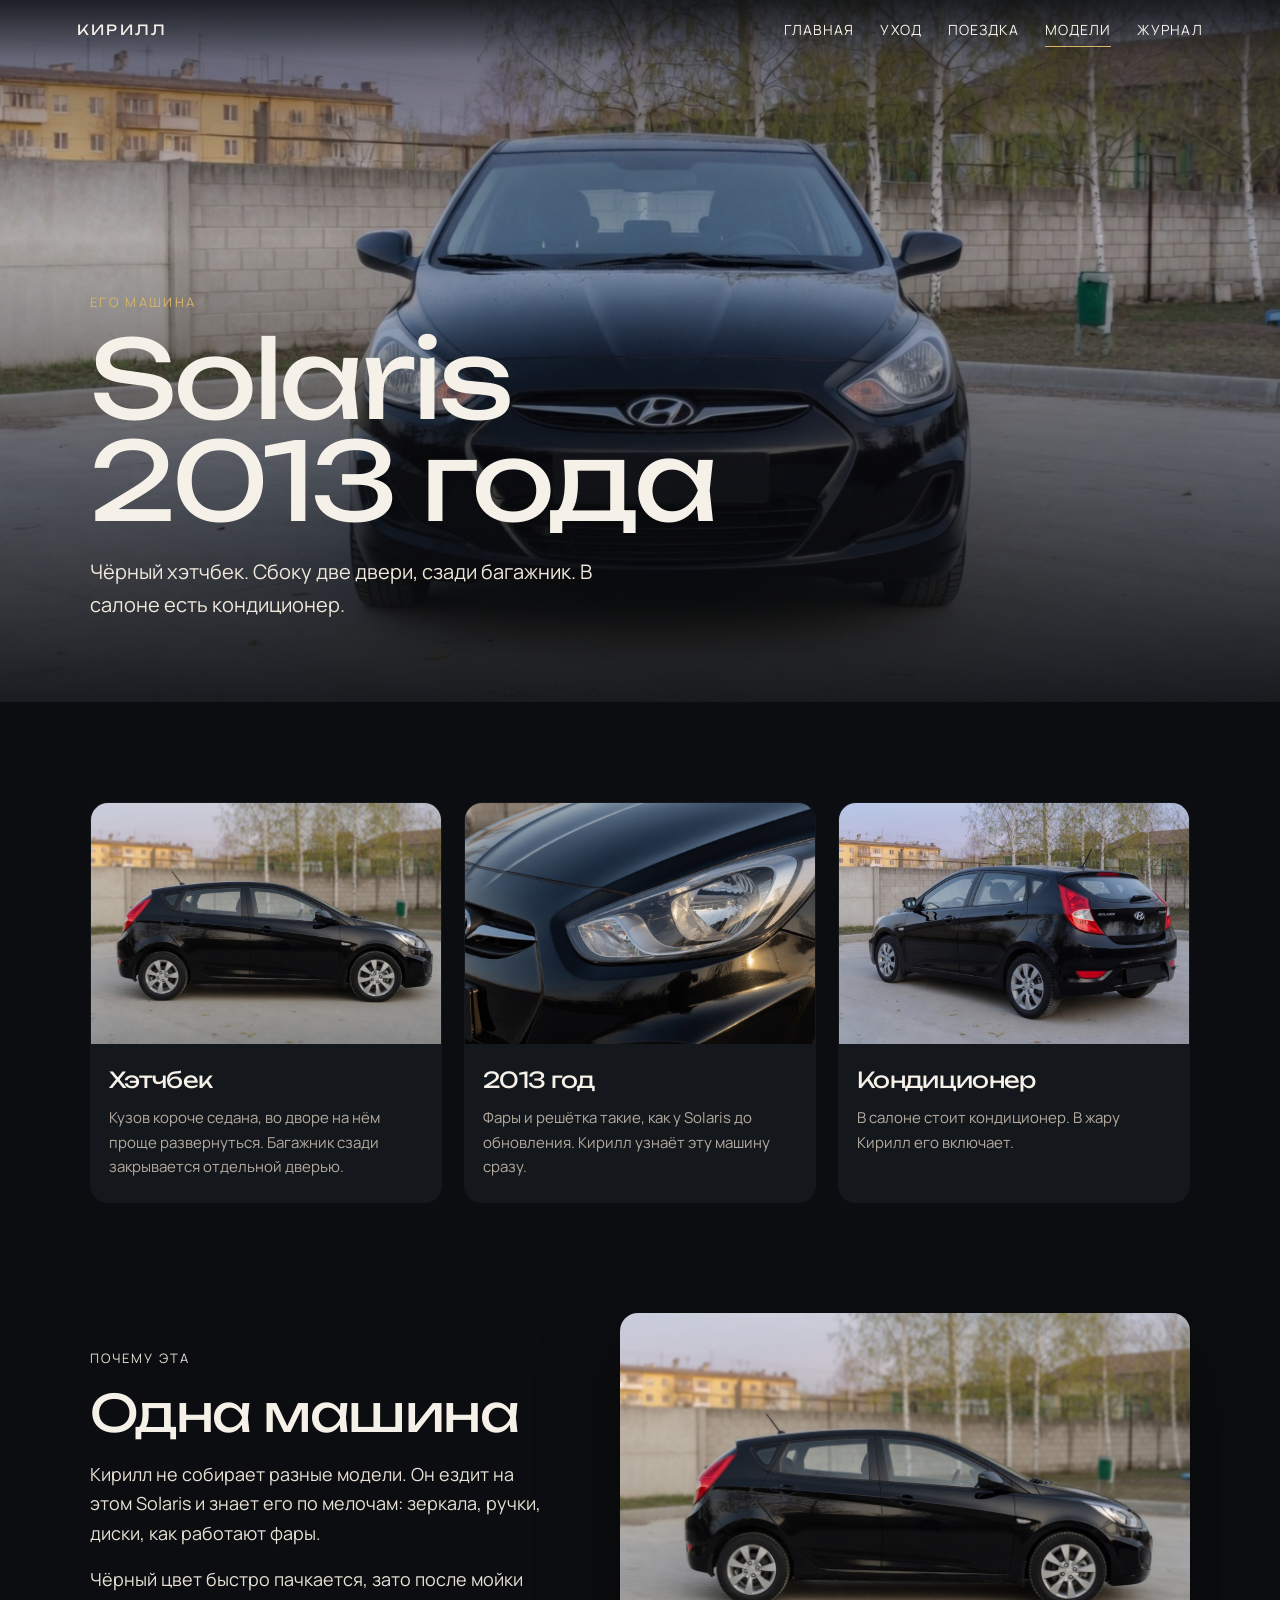
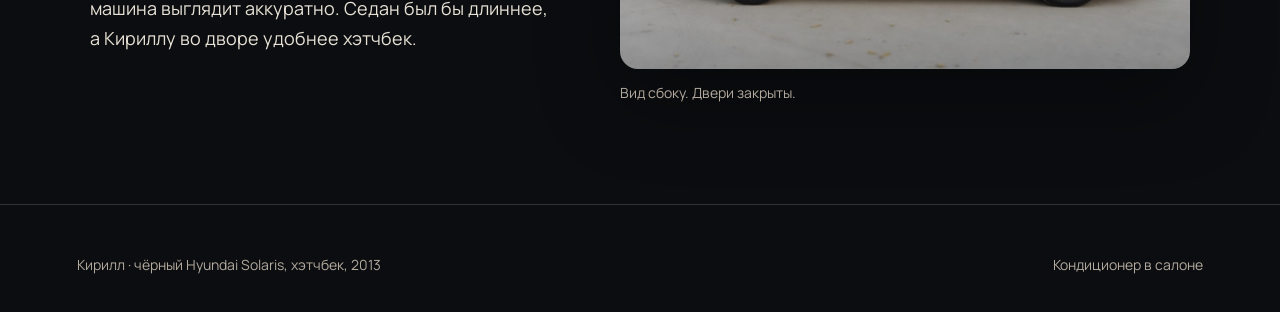
==== commit ff5b4f8d: "Обычные страницы без галереи и кривых кадров" ====
--- a/modeli.html
+++ b/modeli.html
@@ -4,11 +4,11 @@
   <meta charset="utf-8">
   <meta name="viewport" content="width=device-width, initial-scale=1">
   <title>Машины Кирилла — Модели</title>
-  <meta name="description" content="Почему Кириллу нравится чёрный хэтчбек Hyundai Solaris 2013 года.">
+  <meta name="description" content="Чёрный хэтчбек Hyundai Solaris 2013 года.">
   <link rel="preconnect" href="https://fonts.googleapis.com">
   <link rel="preconnect" href="https://fonts.gstatic.com" crossorigin>
   <link href="https://fonts.googleapis.com/css2?family=Manrope:wght@400;500;600;700&family=Unbounded:wght@400;500&display=swap" rel="stylesheet">
-  <link rel="stylesheet" href="style.css">
+  <link rel="stylesheet" href="style.css?v=6">
 </head>
 <body>
   <div class="glow"></div>
@@ -27,12 +27,12 @@
 
   <section class="hero short">
     <div class="hero-media">
-      <img src="photos/front.jpg" alt="Чёрный Hyundai Solaris 2013 года анфас во дворе">
+      <img src="shots/02-front.jpg" alt="Чёрный Hyundai Solaris 2013 года спереди">
     </div>
     <div class="hero-copy">
-      <p class="eyebrow">Одна машина, которую он знает</p>
-      <h1><span><i>Любимый</i></span><span><i>хэтчбек</i></span></h1>
-      <p class="lede">Кирилл смотрит и на другие кузова, но руки помнят именно этот: чёрный Solaris 2013 года, пять дверей, серебристые диски.</p>
+      <p class="eyebrow">Его машина</p>
+      <h1><span><i>Solaris</i></span><span><i>2013 года</i></span></h1>
+      <p class="lede">Чёрный хэтчбек. Сбоку две двери, сзади багажник. В салоне есть кондиционер.</p>
     </div>
   </section>
 
@@ -40,24 +40,24 @@
     <section class="section">
       <div class="wrap cards">
         <article class="card reveal">
-          <img data-zoom src="photos/side.jpg" alt="Бок хэтчбека: короткая корма и две двери">
+          <img data-zoom src="shots/04-side.jpg" alt="Solaris сбоку, видны две двери">
           <div>
             <h3>Хэтчбек</h3>
-            <p>Корма короче, чем у седана тех лет. Во дворе это чувствуется сразу. Багажник открывается люком, и крупные сумки всё равно входят.</p>
+            <p>Кузов короче седана, во дворе на нём проще развернуться. Багажник сзади закрывается отдельной дверью.</p>
           </div>
         </article>
         <article class="card reveal">
-          <img data-zoom src="photos/lamp.jpg" alt="Фара и хромированная решётка Соляриса">
+          <img data-zoom src="shots/05-lamp.jpg" alt="Фара и решётка Solaris">
           <div>
-            <h3>2013</h3>
-            <p>Это лицо до обновления: широкая решётка, вытянутая фара, без более поздней оптики. Кирилл узнаёт его с другого конца двора.</p>
+            <h3>2013 год</h3>
+            <p>Фары и решётка такие, как у Solaris до обновления. Кирилл узнаёт эту машину сразу.</p>
           </div>
         </article>
         <article class="card reveal">
-          <img data-zoom src="photos/rear.jpg" alt="Задняя часть чёрного хэтчбека с надписью Solaris">
+          <img data-zoom src="shots/03-rear.jpg" alt="Solaris сзади, багажник закрыт">
           <div>
-            <h3>Чёрный</h3>
-            <p>Пыль на нём честная. После мойки берёзы снова отражаются в двери, и машина на минуту кажется глубже.</p>
+            <h3>Кондиционер</h3>
+            <p>В салоне стоит кондиционер. В жару Кирилл его включает.</p>
           </div>
         </article>
       </div>
@@ -66,25 +66,24 @@
     <section class="section" style="padding-top: 10px">
       <div class="wrap split">
         <div class="prose reveal">
-          <p class="kicker">На что он смотрит у других</p>
-          <h2>Фары, корма, посадка</h2>
-          <p>На парковке Кирилл задерживается не у самых громких машин. Ему интересно, как сидит водитель и где у хэтчбека заканчивается стекло пятой двери.</p>
-          <p>Свой Solaris он уже разобрал по мелочам: зеркало в цвет кузова, ручка, линия под дверью, антенна на крыше. Седан был бы привычнее отцу, Кириллу ближе короткая корма.</p>
-          <p>Двигатель он не обсуждает в тетради. Там кузов, свет, шины и дорога. Этого ему пока достаточно.</p>
+          <p class="kicker">Почему эта</p>
+          <h2>Одна машина</h2>
+          <p>Кирилл не собирает разные модели. Он ездит на этом Solaris и знает его по мелочам: зеркала, ручки, диски, как работают фары.</p>
+          <p>Чёрный цвет быстро пачкается, зато после мойки машина выглядит аккуратно. Седан был бы длиннее, а Кириллу во дворе удобнее хэтчбек.</p>
         </div>
         <figure class="reveal">
-          <div class="frame"><img data-zoom src="photos/cargo.jpg" alt="Открытый люк и задняя дверь чёрного Соляриса"></div>
-          <figcaption>Люк и задняя дверь — только когда надо достать вещи.</figcaption>
+          <div class="frame"><img data-zoom src="shots/04-side.jpg" alt="Бок чёрного хэтчбека"></div>
+          <figcaption>Вид сбоку. Двери закрыты.</figcaption>
         </figure>
       </div>
     </section>
   </main>
 
   <footer class="foot">
-    <p>Кирилл · Hyundai Solaris, хэтчбек, 2013</p>
-    <p>Пять дверей, чёрный кузов</p>
+    <p>Кирилл · чёрный Hyundai Solaris, хэтчбек, 2013</p>
+    <p>Кондиционер в салоне</p>
   </footer>
   <div class="lightbox"><button type="button">Закрыть</button><img alt=""></div>
-  <script src="site.js"></script>
+  <script src="site.js?v=6"></script>
 </body>
 </html>
--- a/style.css
+++ b/style.css
@@ -53,28 +53,125 @@
   transition: opacity 0.4s ease;
 }
 
-.intro {
-  position: fixed;
+.show {
+  position: relative;
+  height: 100svh;
+  min-height: 560px;
+  overflow: hidden;
+  background: #000;
+}
+
+.show-frame img {
+  position: absolute;
   inset: 0;
-  z-index: 80;
+  width: 100%;
+  height: 100%;
+  object-fit: cover;
+  opacity: 0;
+  transform: scale(1.1);
+  transition: opacity 0.9s ease, transform 3.8s linear;
+}
+
+.show-frame img.is-on {
+  opacity: 1;
+  transform: scale(1);
+  z-index: 1;
+}
+
+.show::after {
+  content: "";
+  position: absolute;
+  inset: 0;
+  z-index: 1;
+  background: linear-gradient(180deg, rgba(11, 13, 16, 0.55) 0%, rgba(11, 13, 16, 0.05) 36%, rgba(11, 13, 16, 0.82) 100%);
+  pointer-events: none;
+}
+
+.show-copy {
+  position: absolute;
+  z-index: 2;
+  left: 6vw;
+  right: 180px;
+  bottom: 9vh;
+}
+
+.show-ui {
+  position: absolute;
+  z-index: 3;
+  right: 6vw;
+  bottom: 9vh;
+  display: flex;
+  gap: 10px;
+}
+
+.show-ui button {
+  width: 52px;
+  height: 52px;
+  border-radius: 50%;
+  border: 1px solid rgba(246, 241, 232, 0.45);
+  background: rgba(11, 13, 16, 0.45);
+  color: var(--ink);
+  font-size: 22px;
+  cursor: pointer;
+}
+
+.show-ui button:hover { background: rgba(215, 181, 106, 0.85); color: #111; }
+
+.show-bar {
+  position: absolute;
+  z-index: 3;
+  left: 0;
+  right: 0;
+  bottom: 0;
+  height: 4px;
+  background: rgba(246, 241, 232, 0.2);
+}
+
+.show-bar span {
+  display: block;
+  height: 100%;
+  width: 0;
+  background: var(--gold);
+}
+
+.show-bar span.run { animation: fill 3.6s linear; }
+
+.film {
+  overflow: hidden;
+  background: #07080a;
+  padding: 18px 0;
+  border-bottom: 1px solid var(--line);
+}
+
+.film-track {
+  display: flex;
+  gap: 14px;
+  width: max-content;
+  animation: ticker 50s linear infinite;
+}
+
+.film img {
+  width: 340px;
+  height: 210px;
+  object-fit: cover;
+  border-radius: 14px;
+}
+
+.gallery {
   display: grid;
-  place-items: center;
-  background: #07080a;
-  animation: intro-out 0.9s cubic-bezier(0.7, 0, 0.2, 1) 1.15s forwards;
-}
-
-.intro p {
-  margin: 0;
-  overflow: hidden;
-  font-family: Unbounded, Manrope, sans-serif;
-  font-size: clamp(56px, 12vw, 140px);
-  letter-spacing: 0.08em;
-}
-
-.intro p span {
-  display: block;
-  animation: lift 0.9s cubic-bezier(0.16, 1, 0.3, 1) both;
-}
+  grid-template-columns: repeat(3, minmax(0, 1fr));
+  gap: 16px;
+}
+
+.gallery img {
+  width: 100%;
+  aspect-ratio: 16 / 10;
+  object-fit: cover;
+  border-radius: 16px;
+  transition: transform 0.6s cubic-bezier(0.16, 1, 0.3, 1);
+}
+
+.gallery figure:hover img { transform: scale(1.04); }
 
 .top {
   position: fixed;
@@ -592,12 +689,9 @@
   transition-delay: var(--d, 0s);
 }
 
-@supports (animation-timeline: view()) {
-  .frame img {
-    animation: wipe linear both;
-    animation-timeline: view();
-    animation-range: entry 0% cover 32%;
-  }
+@keyframes fill {
+  from { width: 0; }
+  to { width: 100%; }
 }
 
 @view-transition { navigation: auto; }
@@ -703,7 +797,10 @@
   .section { padding: 72px 0; }
   .hero-copy { width: calc(100% - 32px); }
   .lede { font-size: 17px; }
-  .pin { height: 280vh; }
+  .gallery { grid-template-columns: 1fr; }
+  .show-copy { right: 24px; bottom: 12vh; }
+  .show-ui { bottom: 4vh; }
+  .film img { width: 240px; height: 150px; }
   .split > *,
   .entry > *,
   .cards > * { min-width: 0; }
